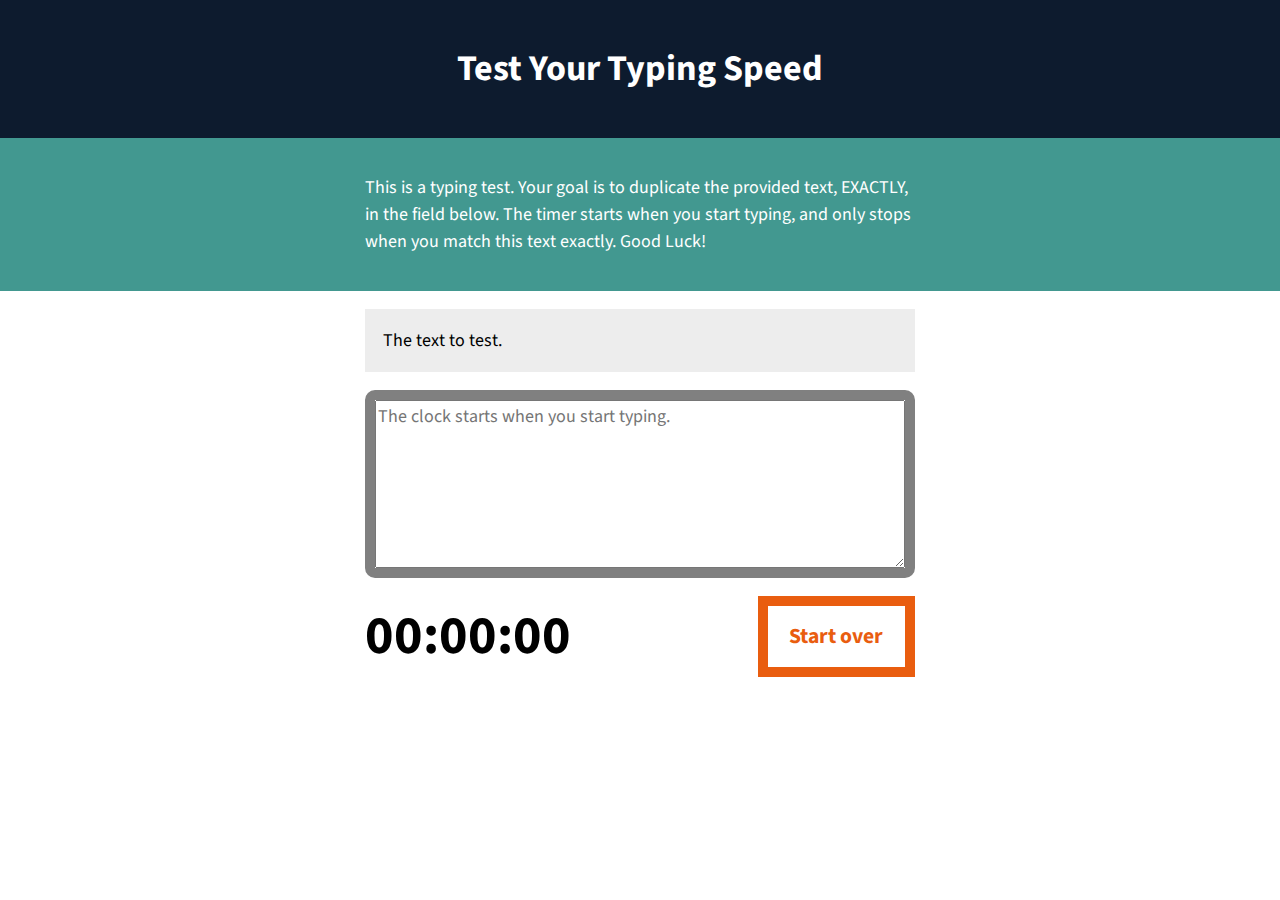
==== 08_03/index.html @ 223e8d3f "First Commit" ====
<!DOCTYPE html>
<html lang="en-US">

<head>
    <meta charset="UTF-8">
    <meta name="viewport" content="width=device-width, initial-scale=1">
    <title>JS Typing Speed Test</title>
    <script src="script.js" async></script>
    <link rel="stylesheet" href="//fonts.googleapis.com/css?family=Source+Sans+Pro:400,400i,700,700i,900,900i" type="text/css" media="all">
    <link rel="stylesheet" href="style.css">
</head>

<body>
    <header class="masthead">
        <h1>Test Your Typing Speed</h1>
    </header>
    <main class="main">
        <article class="intro">
            <p>This is a typing test. Your goal is to duplicate the provided text, EXACTLY, in the field below. The timer starts when you start typing, and only stops when you match this text exactly. Good Luck!</p>
        </article><!-- .intro -->
        <section class="test-area">
            <div id="origin-text">
                <p>The text to test.</p>
            </div><!-- #origin-text -->

            <div class="test-wrapper">
                <textarea id="test-area" name="textarea" rows="6" placeholder="The clock starts when you start typing."></textarea>
            </div><!-- .test-wrapper -->

            <div class="meta">
                <section id="clock">
                    <div class="timer">00:00:00</div>
                </section>

                <button id="reset">Start over</button>
            </div><!-- .meta -->
        </section><!-- .test-area -->
    </main>

</body>

</html>
---- 08_03/style.css ----
/*--------------------------------------------------------------
Typography
--------------------------------------------------------------*/

body,
button,
input,
select,
textarea {
	font-family: 'Source Sans Pro', 'Helvetica', Arial, sans-serif;
	font-size: 18px;
	line-height: 1.5;
}

h1,
h2,
h3,
h4,
h5,
h6 {
	clear: both;
}

p {
	margin-bottom: 1.5em;
}

b,
strong {
	font-weight: bold;
}

dfn,
cite,
em,
i {
	font-style: italic;
}

blockquote {
	margin: 0 1.5em;
}

address {
	margin: 0 0 1.5em;
}

pre {
	background: #eee;
	font-family: "Courier 10 Pitch", Courier, monospace;
	font-size: 15px;
	font-size: 1.5rem;
	line-height: 1.6;
	margin-bottom: 1.6em;
	max-width: 100%;
	overflow: auto;
	padding: 1.6em;
}

code,
kbd,
tt,
var {
	font: 15px Monaco, Consolas, "Andale Mono", "DejaVu Sans Mono", monospace;
}

abbr,
acronym {
	border-bottom: 1px dotted #666;
	cursor: help;
}

mark,
ins {
	background: #fff9c0;
	text-decoration: none;
}

sup,
sub {
	font-size: 75%;
	height: 0;
	line-height: 0;
	position: relative;
	vertical-align: baseline;
}

sup {
	bottom: 1ex;
}

sub {
	top: .5ex;
}

small {
	font-size: 75%;
}

big {
	font-size: 125%;
}

/*--------------------------------------------------------------
Layout
--------------------------------------------------------------*/
body {
    margin: 0;
    padding: 0;
}

.masthead {
    padding: 1em 2em;
    background-color: #0D1B2E;
    color: white;
}

.masthead h1 {
    text-align: center;
}

.intro {
    padding: 2em 2em;
    color: #ffffff;
    background: #429890;
}


.intro p,
.test-area {
    margin: 0 auto;
    max-width: 550px;
}

.test-area {
    margin-bottom: 4em;
    padding: 0 2em;
}

.test-wrapper {
    border: 10px solid grey;
    border-radius: 10px;
}

#origin-text {
    margin: 1em 0;
    padding: 1em 1em 0;
    background-color: #ededed;
}

#origin-text p {
    margin: 0;
    padding-bottom: 1em;
}

.test-wrapper {
    height: 200%;
    display: flex;
}

.test-wrapper textarea {
    flex: 1;
}

.meta {
    margin-top: 1em;
    display: flex;
    justify-content: space-between;
    flex-wrap: wrap;
}

.timer {
    font-size: 3em;
    font-weight: bold;
}

#reset {
    padding: .5em 1em;
    font-size: 1.2em;
    font-weight: bold;
    color: #E95D0F;
    background: white ;
    border: 10px solid #E95D0F;
}

#reset:hover {
    color: white;
    background-color: #E95D0F;
}
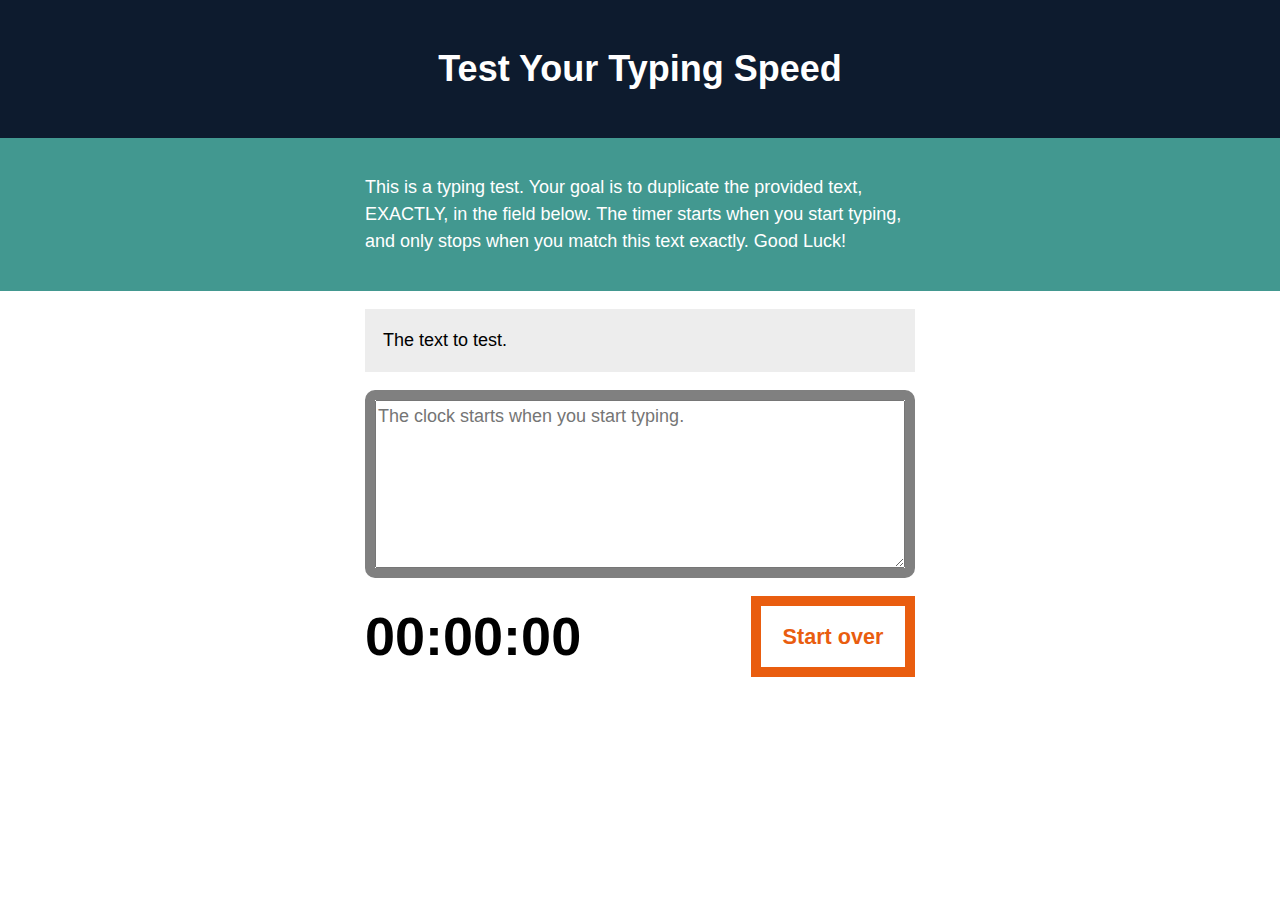
==== commit a171ad50: "Removed the google fonts script from html document.  The link is not working and causing errors.  Th" ====
--- a/08_03/index.html
+++ b/08_03/index.html
@@ -1,42 +1,54 @@
 <!DOCTYPE html>
 <html lang="en-US">
+    <head>
+        <meta charset="UTF-8" />
+        <meta name="viewport" content="width=device-width, initial-scale=1" />
+        <title>JS Typing Speed Test</title>
+        <script src="script.js" async></script>
+        <!-- <link rel="stylesheet" href="//fonts.googleapis.com/css?family=Source+Sans+Pro:400,400i,700,700i,900,900i" type="text/css" media="all"> -->
+        <link rel="stylesheet" href="style.css" />
+    </head>
 
-<head>
-    <meta charset="UTF-8">
-    <meta name="viewport" content="width=device-width, initial-scale=1">
-    <title>JS Typing Speed Test</title>
-    <script src="script.js" async></script>
-    <link rel="stylesheet" href="//fonts.googleapis.com/css?family=Source+Sans+Pro:400,400i,700,700i,900,900i" type="text/css" media="all">
-    <link rel="stylesheet" href="style.css">
-</head>
+    <body>
+        <header class="masthead">
+            <h1>Test Your Typing Speed</h1>
+        </header>
+        <main class="main">
+            <article class="intro">
+                <p>
+                    This is a typing test. Your goal is to duplicate the
+                    provided text, EXACTLY, in the field below. The timer starts
+                    when you start typing, and only stops when you match this
+                    text exactly. Good Luck!
+                </p>
+            </article>
+            <!-- .intro -->
+            <section class="test-area">
+                <div id="origin-text">
+                    <p>The text to test.</p>
+                </div>
+                <!-- #origin-text -->
 
-<body>
-    <header class="masthead">
-        <h1>Test Your Typing Speed</h1>
-    </header>
-    <main class="main">
-        <article class="intro">
-            <p>This is a typing test. Your goal is to duplicate the provided text, EXACTLY, in the field below. The timer starts when you start typing, and only stops when you match this text exactly. Good Luck!</p>
-        </article><!-- .intro -->
-        <section class="test-area">
-            <div id="origin-text">
-                <p>The text to test.</p>
-            </div><!-- #origin-text -->
+                <div class="test-wrapper">
+                    <textarea
+                        id="test-area"
+                        name="textarea"
+                        rows="6"
+                        placeholder="The clock starts when you start typing."
+                    ></textarea>
+                </div>
+                <!-- .test-wrapper -->
 
-            <div class="test-wrapper">
-                <textarea id="test-area" name="textarea" rows="6" placeholder="The clock starts when you start typing."></textarea>
-            </div><!-- .test-wrapper -->
+                <div class="meta">
+                    <section id="clock">
+                        <div class="timer">00:00:00</div>
+                    </section>
 
-            <div class="meta">
-                <section id="clock">
-                    <div class="timer">00:00:00</div>
-                </section>
-
-                <button id="reset">Start over</button>
-            </div><!-- .meta -->
-        </section><!-- .test-area -->
-    </main>
-
-</body>
-
+                    <button id="reset">Start over</button>
+                </div>
+                <!-- .meta -->
+            </section>
+            <!-- .test-area -->
+        </main>
+    </body>
 </html>
